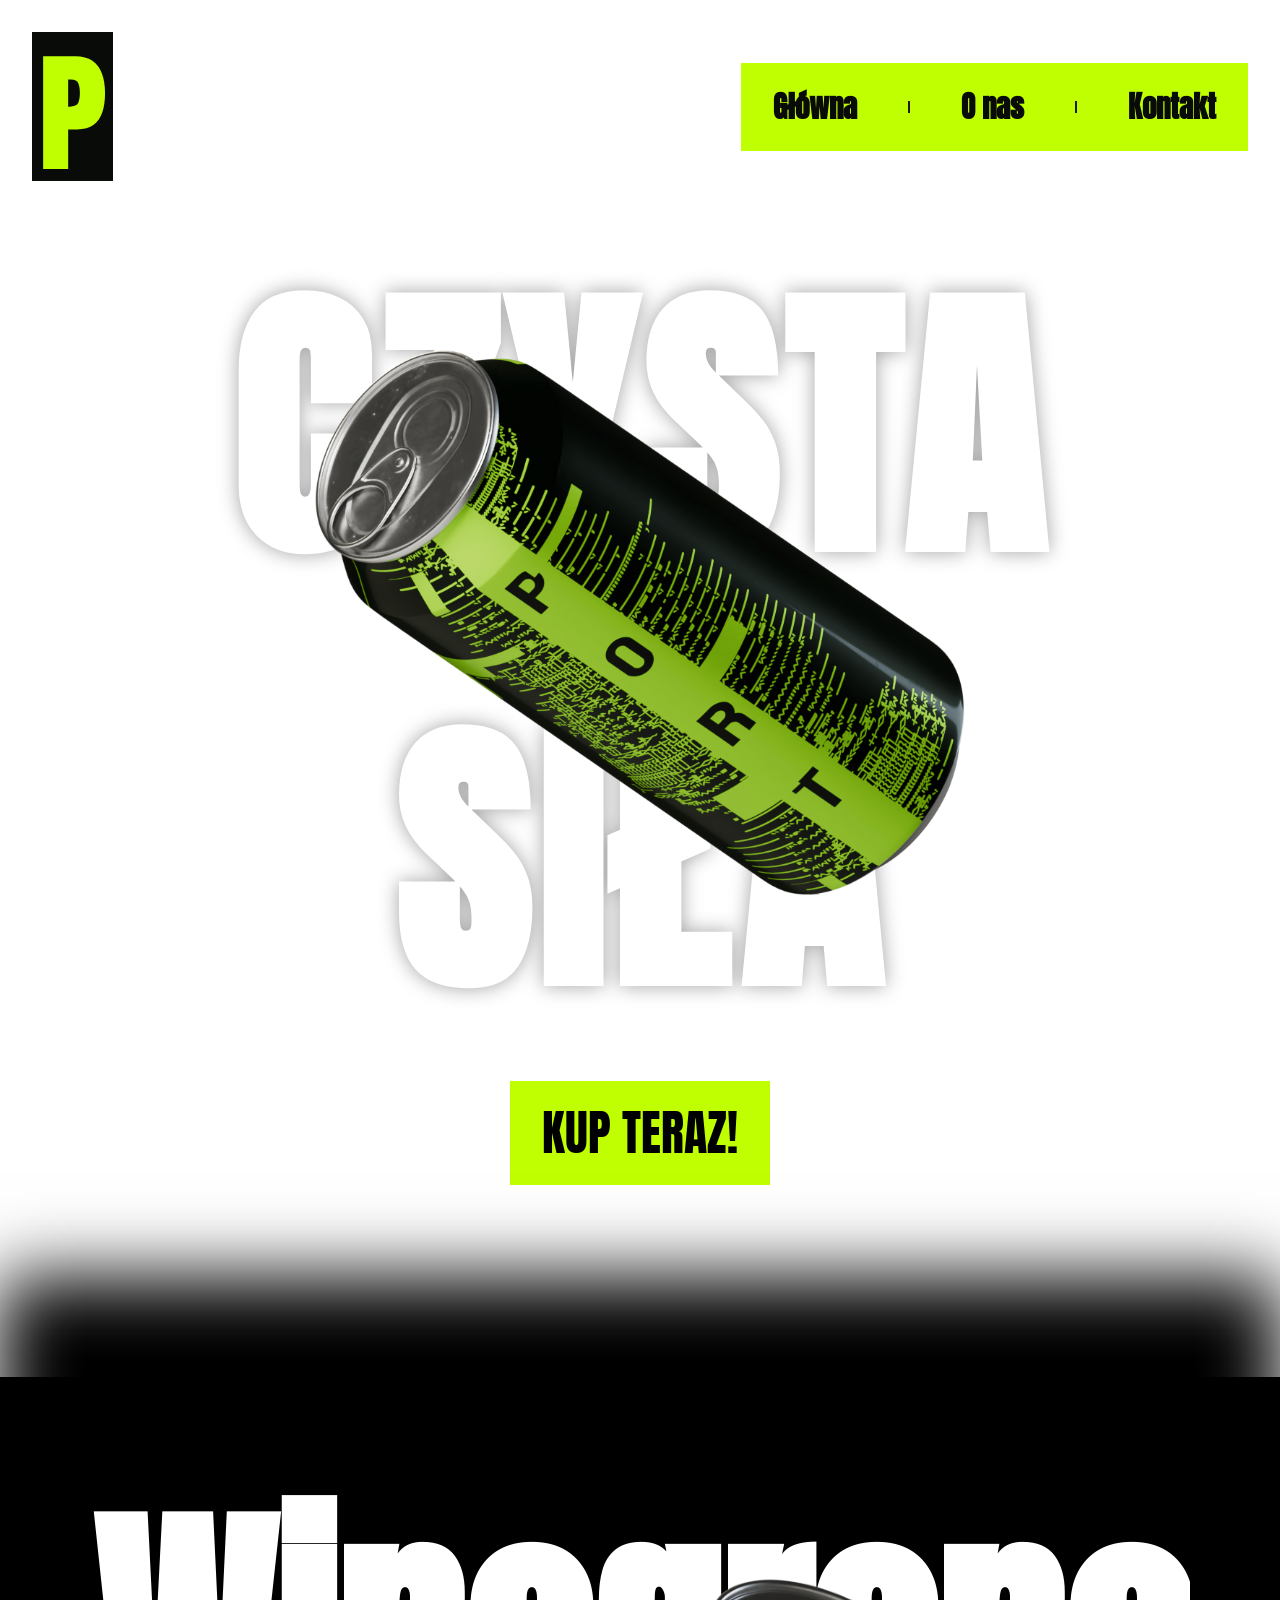
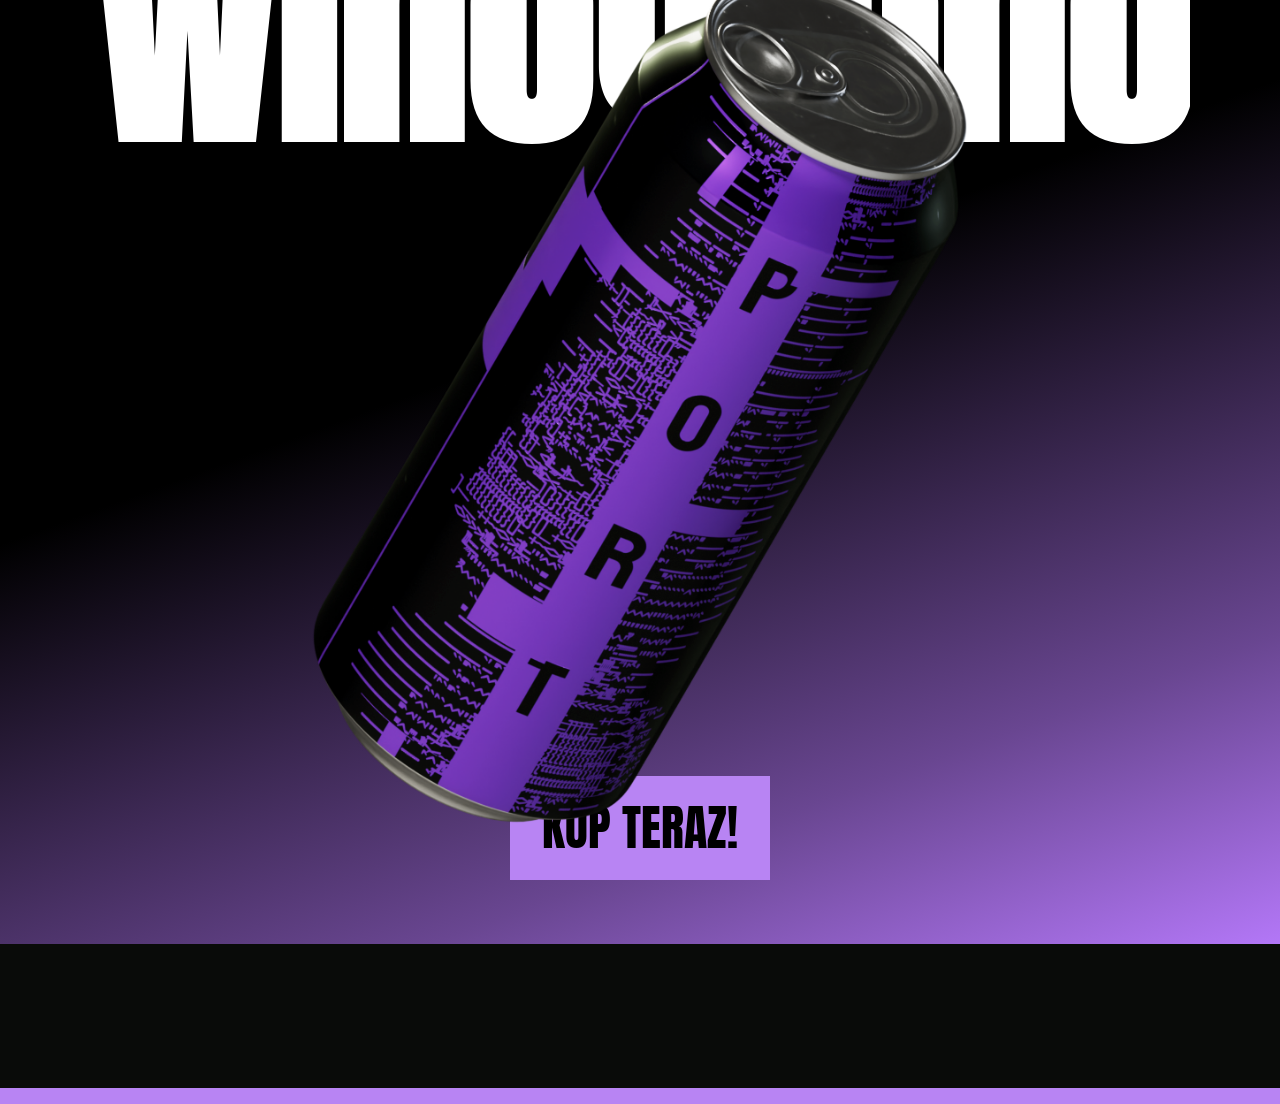
==== Website/index.html @ 6e26eb24 "Half done website(last added parallax on cans)" ====
<!DOCTYPE html>
<html lang="pl">
<head>
    <meta charset="UTF-8">
    <meta name="viewport" content="width=device-width, initial-scale=1.0">
    <title>Portentum</title>
    <link rel="stylesheet" href="styles/generalStyle.css">
    <link rel="stylesheet" href="styles/Index_style.css">
    <link rel="preconnect" href="https://fonts.googleapis.com">
    <link rel="preconnect" href="https://fonts.gstatic.com" crossorigin>
    <link href="https://fonts.googleapis.com/css2?family=Anton&family=Michroma&family=Work+Sans:ital,wght@0,100..900;1,100..900&display=swap" rel="stylesheet">
</head>
<body>
    <main>
        <section class="presentation-section">
            <header>
                <img src="Assets/Logo.svg" alt="">
                <button type="button" class="burger-menu">
                    <img src="Assets/burger-menu-svgrepo-com.svg" alt="" width="80" fill="white">
                </button>
                <nav>
                    <a href="index.html"><h2>Główna</h2></a>
                    <img src="Assets/check_indeterminate_small.svg" alt="" aria-hidden="true">
                    <a href="about_us.html"><h2>O nas</h2></a>
                    <img src="Assets/check_indeterminate_small.svg" alt="" aria-hidden="true">
                    <a href="contact_us.html"><h2>Kontakt</h2></a>
                </nav>
            </header>
            <div class="can-over-text">
                <h1 class="h-Green">CZYSTA<br>SIŁA</h1>
                <picture class="pic-can parralax">
                    <source srcset="Assets/can_green_vertical.png" media="(max-width: 700px)">
                    <img src="Assets/can_green.png" alt="Puszka energetyka" class="can">
                </picture>
            </div>
            <button type="button" class="buy-now">
                <p>KUP TERAZ!</p>
            </button>
            <video autoplay muted loop class="background-video">
                <source src="Assets/Background-animation/Background-Anim.mp4" type="video/mp4">
            </video>
        </section>
        <section class="banner-section">
            <svg class="side-halfcircle" xmlns="http://www.w3.org/2000/svg" >
                <defs>
                  <path id="textPath" d="M 0,-300 A 450,450 0 0,1 0,1000 Z" />
                </defs>
              
                <path class="halfcircle" d="M 0,-300 A 450,450 0 0,1 0,1000 Z"/>
              
                <text >
                  <textPath href="#textPath" color="white" startOffset="20%">RÓŻNE SMAKI</textPath>
                </text>
              </svg>
              <article class="banner-content">
                <h1 class="h-Purple">Winogrono</h1>
                <picture class="pic-can parralax">
                    <source media="(max-width: 700px)" srcset="Assets/can_purple_vertical.png">
                    <img src="Assets/can_purple.png" alt="Puszka energetyka" class=" can">
                </picture>
              </article>
              <button type="button" class="buy-now purple">
                <p>KUP TERAZ!</p>
            </button>
        </section>
    </main>
    <footer>
        
    </footer>


</body>
<script src="script.js"></script>
</html>
---- Website/styles/generalStyle.css ----
:root{
    --Primary-Onyx: #090B09;
    --Secondary-Purple: #B884F3;
    --Primary-Lime: #C0FF01;
    --h1: max(10vw + 10rem, 10rem);

}

h1,h2,h3,h4,p{
    margin: 0;
}

body{
    margin: 0;
    font-family: Anton;
    color: var(--Primary-Onyx);
}

header{
    height: auto;
    display: flex;
    width: 100%;
    align-items: center;
    justify-content: space-between;
    flex-shrink: 1;
}

header img{
    margin: 2rem;
}

a{
    text-decoration: none;
    color: inherit;
}

h1{
    font-size: var(--h1);
    color: white;
    text-align: center;
}

nav{
    display: flex;
    flex-direction: row;
    align-items: center;
    gap: 0.5rem;
    margin-left: auto;
    background-color: var(--Primary-Lime);
    padding: 0rem 2rem;
    margin: 2rem;
    
}

nav h2{
    font-size: 1.8rem;
}

.burger-menu {
    background-color: var(--Primary-Onyx);
    margin: 0;
    display: none;
}

.burger-menu img{
    filter: invert(1);
}

@media screen and (max-width: 700px) {
    .burger-menu {
        display: block;
    }

    header {
        z-index: 4;
        position: fixed;
        top: 0;
        left: 0;
        width: 100%;
        box-sizing: border-box;
        background-color: var(--Primary-Onyx);
    }

    header > img, 
    .burger-menu {
        position: relative;
        z-index: 5;
    }

    nav {
        z-index: 3;
        position: fixed;
        top: -50%; 
        width: 100%;
        margin: 0;
        flex-direction: column;
        background-color: var(--Primary-Onyx);
        color: white;
        padding: 120px 2rem 2rem 2rem; 
        box-sizing: border-box;
    }
    nav.open {
        top: 10%;
    }
    h1{
        font-size: calc(5em + 10vw) !important;
    }
}




button{
    font-family: Anton;
    width: max-content;
    border: none;
    transition: transform 0.2s ease, box-shadow 0.2s ease;
}

button:not(.burger-menu):hover {
    transform: translate(-6px, -6px);
    box-shadow: 6px 6px 0px white;
}

footer{
    background-color: var(--Primary-Onyx);
    height: 10rem;
    position: relative;
}

footer::after{
    content: "";
    position: absolute;
    bottom: 0;
    height: 1rem;
    width: 100%;
    background-color: var(--Secondary-Purple);
}
---- Website/styles/Index_style.css ----
.presentation-section{
    background: url("../Assets/Background-animation/Background-Anim.mp4") bottom;
    position: relative;
    background-size:  auto max(120%, 800px);
    min-height: 100vh;
    min-height: 100dvh;
    display: flex;
    align-items: center;
    flex-direction: column;
    padding: 0 0 12rem 0;
    overflow: hidden;
}

.background-video{
    position: absolute;
    min-height: 100%;
    overflow: hidden;
    z-index: -1;
}

.can-over-text{
    position: relative;
    display: flex;
    justify-content: center;
    align-items: center;
}

.h-Green{
    letter-spacing: min(.7rem,.7vw);
    text-shadow: 0 0 20px rgba(0, 0, 0, 0.365);
}

.pic-can{
    position: absolute;
}

.buy-now{
    font-size: 3rem;    
    padding: 1rem 2rem;
    background-color: var(--Primary-Lime);
}

.can{
    width: clamp(350px, 20vw + 25rem, 70vw);
}


@media screen and (width < 700px) {
    .pic-can{
        top: 40%;
    }
    .h-Green{
        margin: 20% 0 120% 0;
        line-height: 100%;
    }

    .h-Purple{
        margin: 0% 0 320% 0;
    }

    .presentation-section{
        padding: 12rem 0 12rem 0 !important;
    }
    .buy-now{
        margin: 100% 0 0 0rem;
    }
}


svg{
    height: 1200px;
    left: 0;
    position: absolute;
}

.banner-section {
    position: relative;
    min-height: 100vh;
    background: #000000;
    background: linear-gradient(160deg, rgb(0, 0, 0) 0%, rgb(0, 0, 0) 47%, rgba(105, 70, 145, 1) 81%, rgba(179, 119, 247, 1) 100%);
    display: flex;
    align-items: center;
    justify-content: center;
    flex-direction: column;
    box-shadow: 0px -100px 70px 0px black;
    padding: 5% 0;
}

.purple{
    background-color: var(--Secondary-Purple);
}

.side-halfcircle {
    position: absolute;
    top: 50%;
    left: -9rem;
    transform: translateY(-50%);
    font-size: 10em;
    overflow: visible;
    height: 60%;
    width: auto;
    z-index: 1;
}

.side-halfcircle text{
    fill: var(--Secondary-Purple);
}

.side-halfcircle path{
    filter: drop-shadow( 0px 0px 20px var(--Secondary-Purple));
}

.banner-content {
    z-index: 1;
    text-align: center;
    display: flex;
    margin-left: 30vw;
    justify-content: center;
    align-items: center;
    overflow: hidden;
}

.banner-content h1{
    margin-bottom: 80%;
    font-size: max(4vw + 10rem,8rem);
}

@media screen and (width < 1600px){
    .side-halfcircle{
        display: none;
    }
    .banner-content{
        margin: 0;
    }
    .banner-content h1{
        margin-bottom: 50%;
        font-size: 20vw;
    }

    .used-programs{
        flex-direction: column;
        width: max-content;
        padding: 4rem;
    }
}
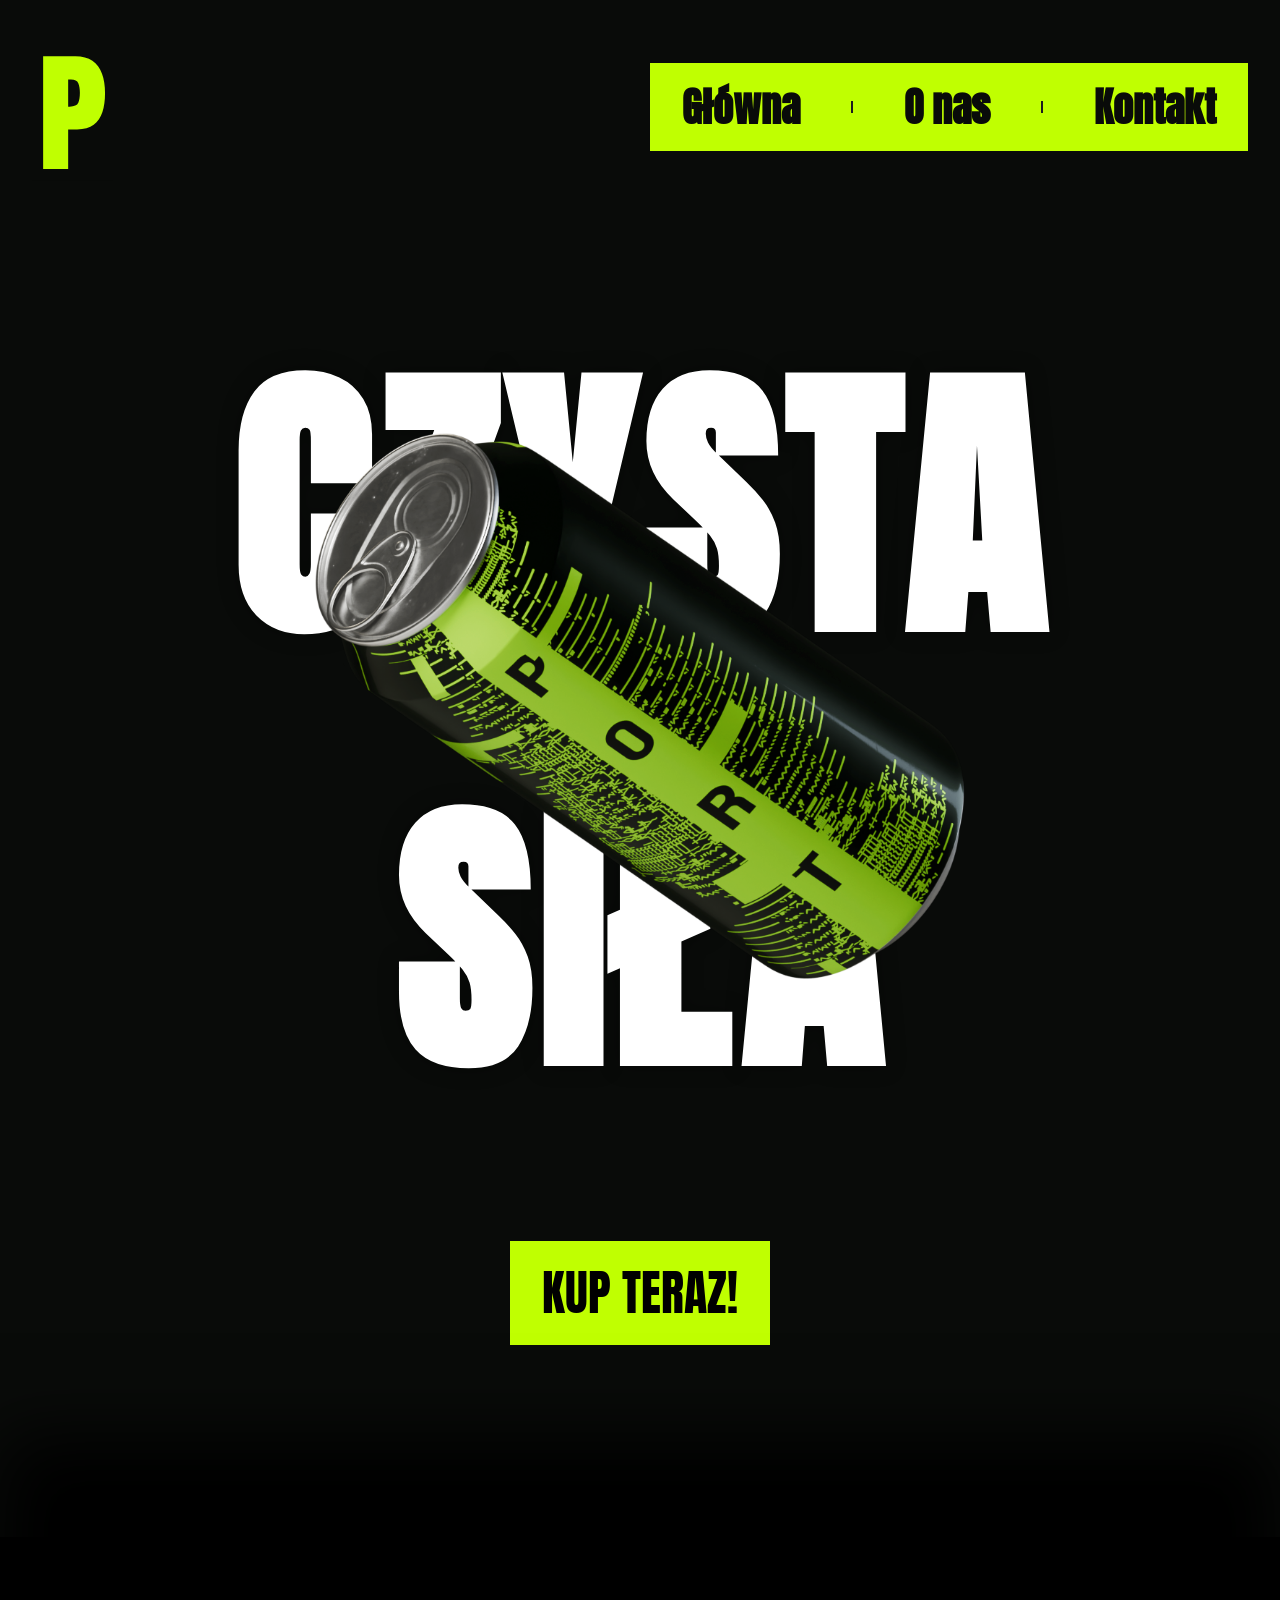
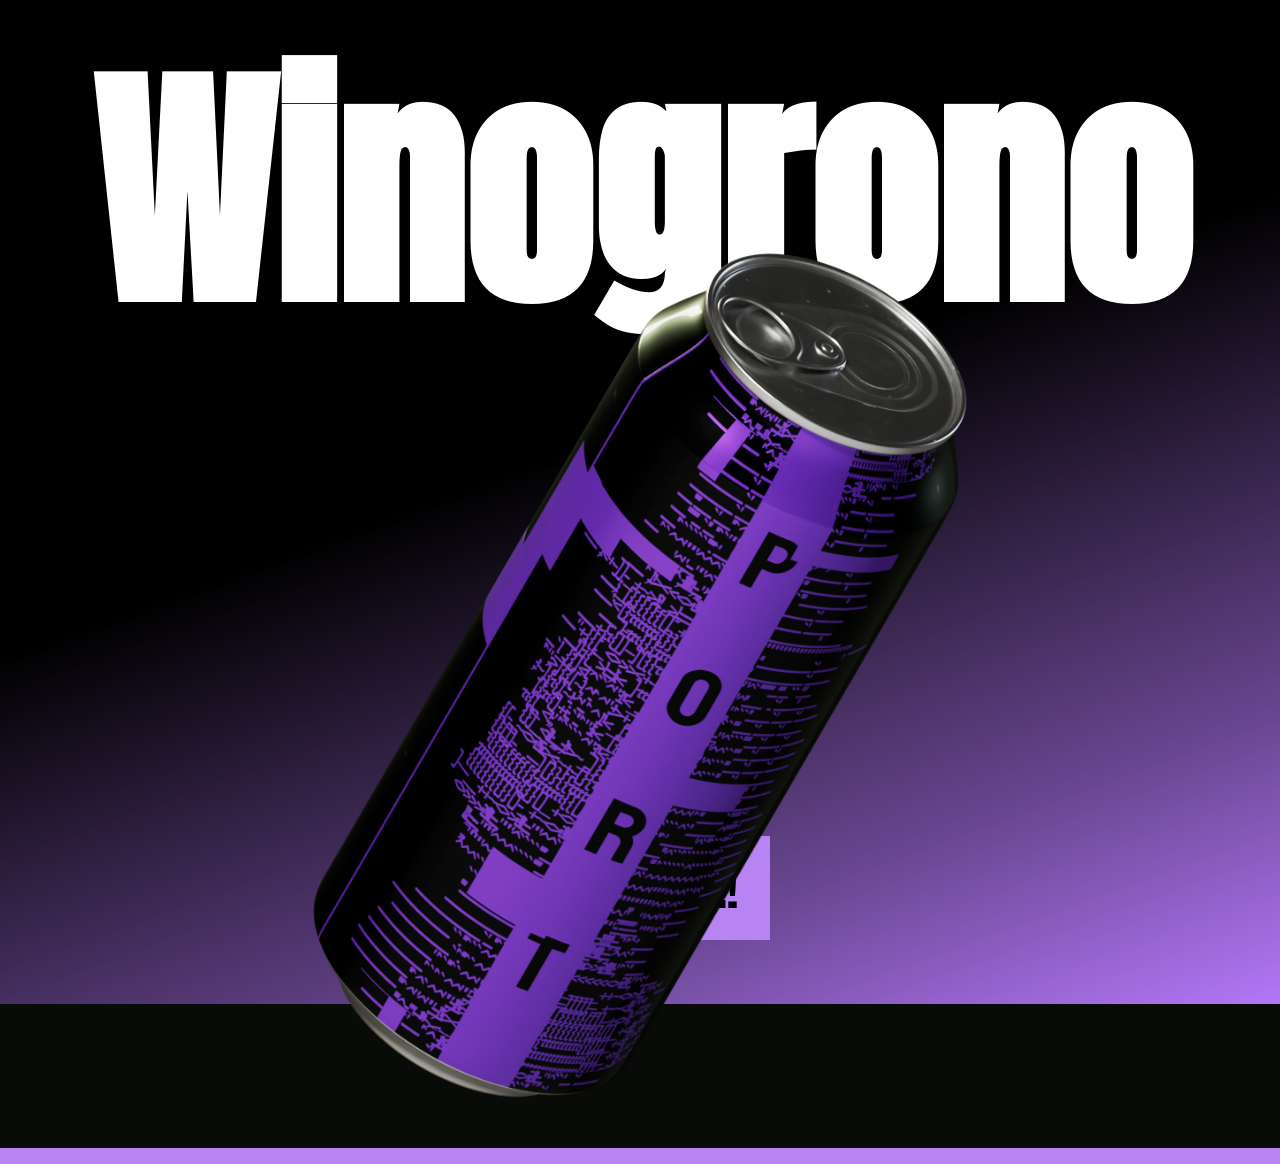
==== commit 391b870f: "ADDED: contact us subpage and visual features to it" ====
--- a/Website/index.html
+++ b/Website/index.html
@@ -53,7 +53,7 @@
                 </text>
               </svg>
               <article class="banner-content">
-                <h1 class="h-Purple">Winogrono</h1>
+                <h1 class="h-Taste">Winogrono</h1>
                 <picture class="pic-can parralax">
                     <source media="(max-width: 700px)" srcset="Assets/can_purple_vertical.png">
                     <img src="Assets/can_purple.png" alt="Puszka energetyka" class=" can">
--- a/Website/styles/generalStyle.css
+++ b/Website/styles/generalStyle.css
@@ -14,10 +14,11 @@
     margin: 0;
     font-family: Anton;
     color: var(--Primary-Onyx);
+    background-color: var(--Primary-Onyx);
 }
 
 header{
-    height: auto;
+    height: min-content;
     display: flex;
     width: 100%;
     align-items: center;
@@ -53,7 +54,7 @@
 }
 
 nav h2{
-    font-size: 1.8rem;
+    font-size: 2.5rem;
 }
 
 .burger-menu {
@@ -103,7 +104,7 @@
         top: 10%;
     }
     h1{
-        font-size: calc(5em + 10vw) !important;
+        font-size: calc(5em + 10vw);
     }
 }
 
@@ -114,7 +115,7 @@
     font-family: Anton;
     width: max-content;
     border: none;
-    transition: transform 0.2s ease, box-shadow 0.2s ease;
+    transition: 0.2s ease, box-shadow 0.2s ease;
 }
 
 button:not(.burger-menu):hover {
--- a/Website/styles/Index_style.css
+++ b/Website/styles/Index_style.css
@@ -2,8 +2,7 @@
     background: url("../Assets/Background-animation/Background-Anim.mp4") bottom;
     position: relative;
     background-size:  auto max(120%, 800px);
-    min-height: 100vh;
-    min-height: 100dvh;
+    min-height: max-content;
     display: flex;
     align-items: center;
     flex-direction: column;
@@ -16,6 +15,7 @@
     min-height: 100%;
     overflow: hidden;
     z-index: -1;
+    top:-10px;
 }
 
 .can-over-text{
@@ -23,6 +23,7 @@
     display: flex;
     justify-content: center;
     align-items: center;
+    padding: 5rem 0;
 }
 
 .h-Green{
@@ -54,15 +55,20 @@
         line-height: 100%;
     }
 
-    .h-Purple{
-        margin: 0% 0 320% 0;
+    .h-Taste{
+        
+        margin: 10% 0 60% 0 !important;
+        line-height: 100%;
     }
 
     .presentation-section{
         padding: 12rem 0 12rem 0 !important;
     }
     .buy-now{
-        margin: 100% 0 0 0rem;
+        margin: 100% 0 0 0;
+    }
+    .buy-now.purple{
+        margin: 130% 0 0 0;
     }
 }
 
@@ -117,12 +123,12 @@
     margin-left: 30vw;
     justify-content: center;
     align-items: center;
-    overflow: hidden;
+    position: relative;
 }
 
 .banner-content h1{
     margin-bottom: 80%;
-    font-size: max(4vw + 10rem,8rem);
+    font-size: max(4vw + 10rem,2rem + 10vw);
 }
 
 @media screen and (width < 1600px){
@@ -133,7 +139,7 @@
         margin: 0;
     }
     .banner-content h1{
-        margin-bottom: 50%;
+        margin-bottom: 50vh;
         font-size: 20vw;
     }
 
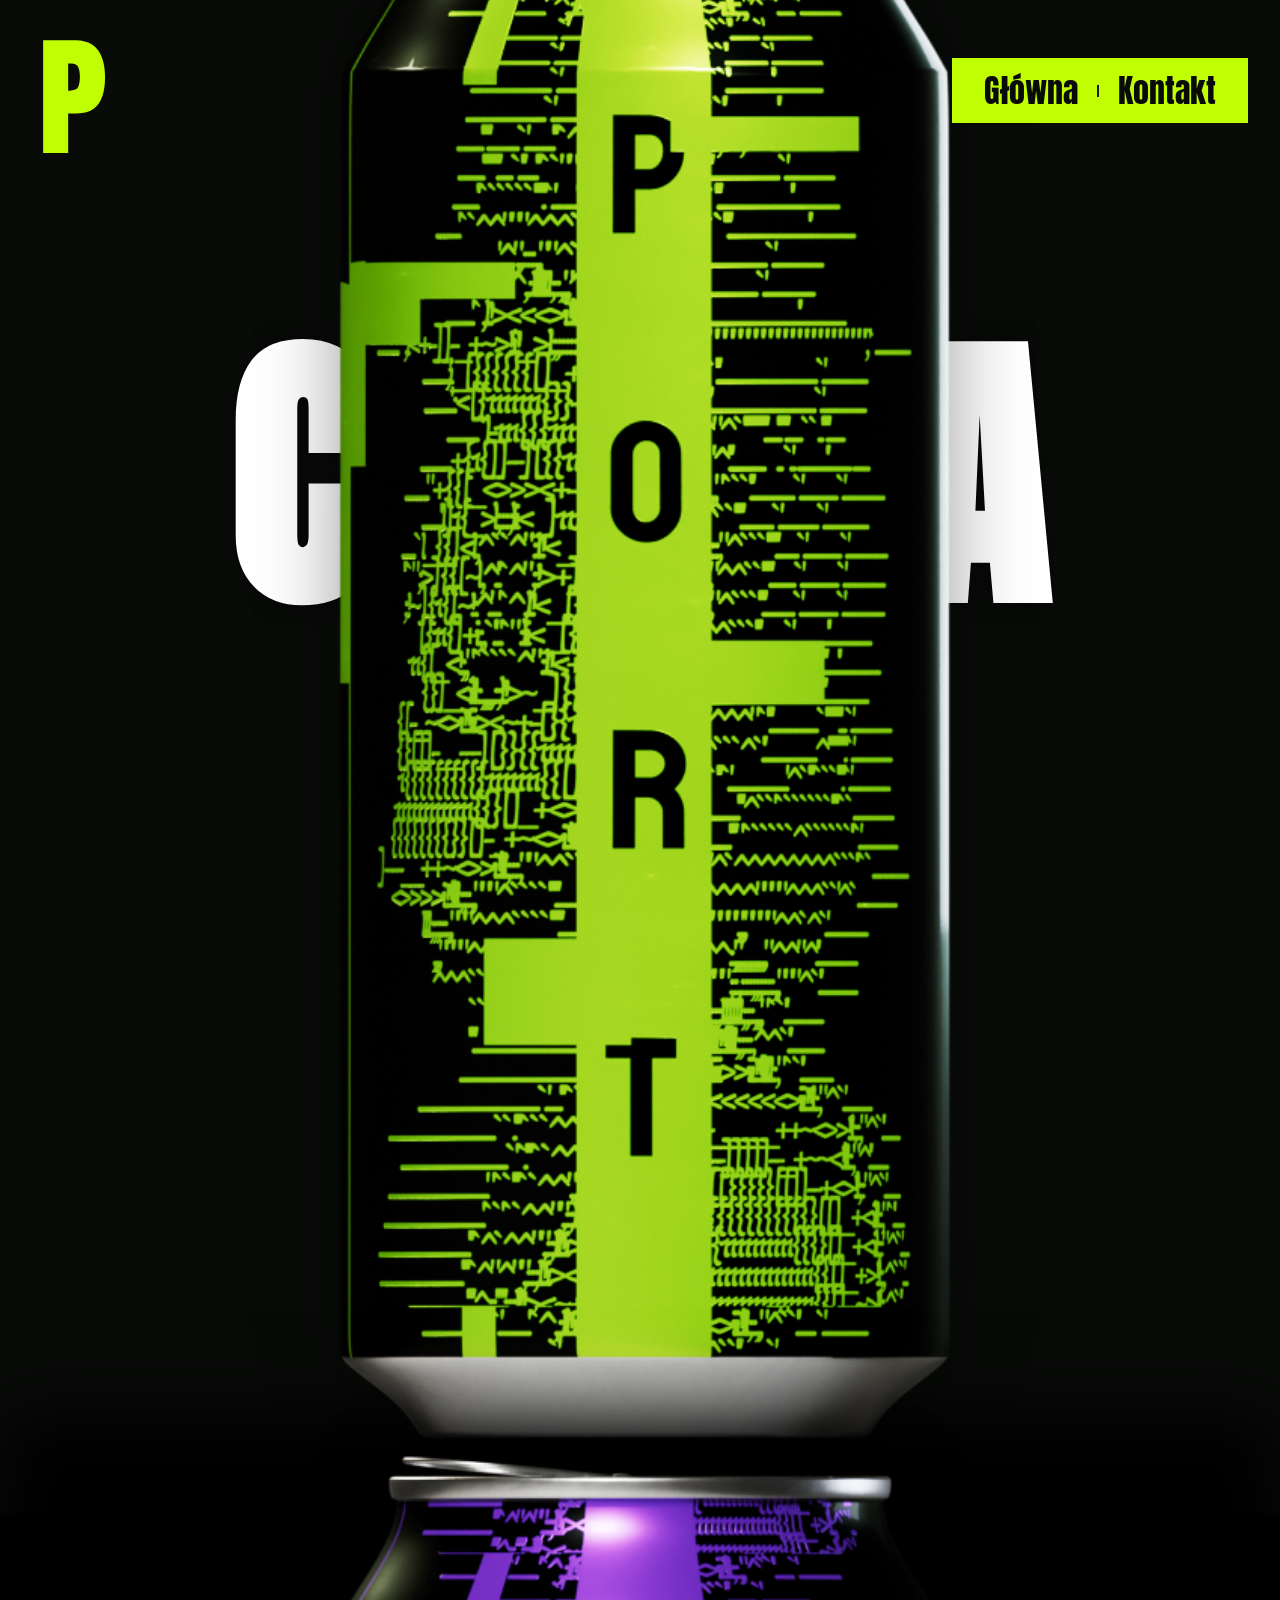
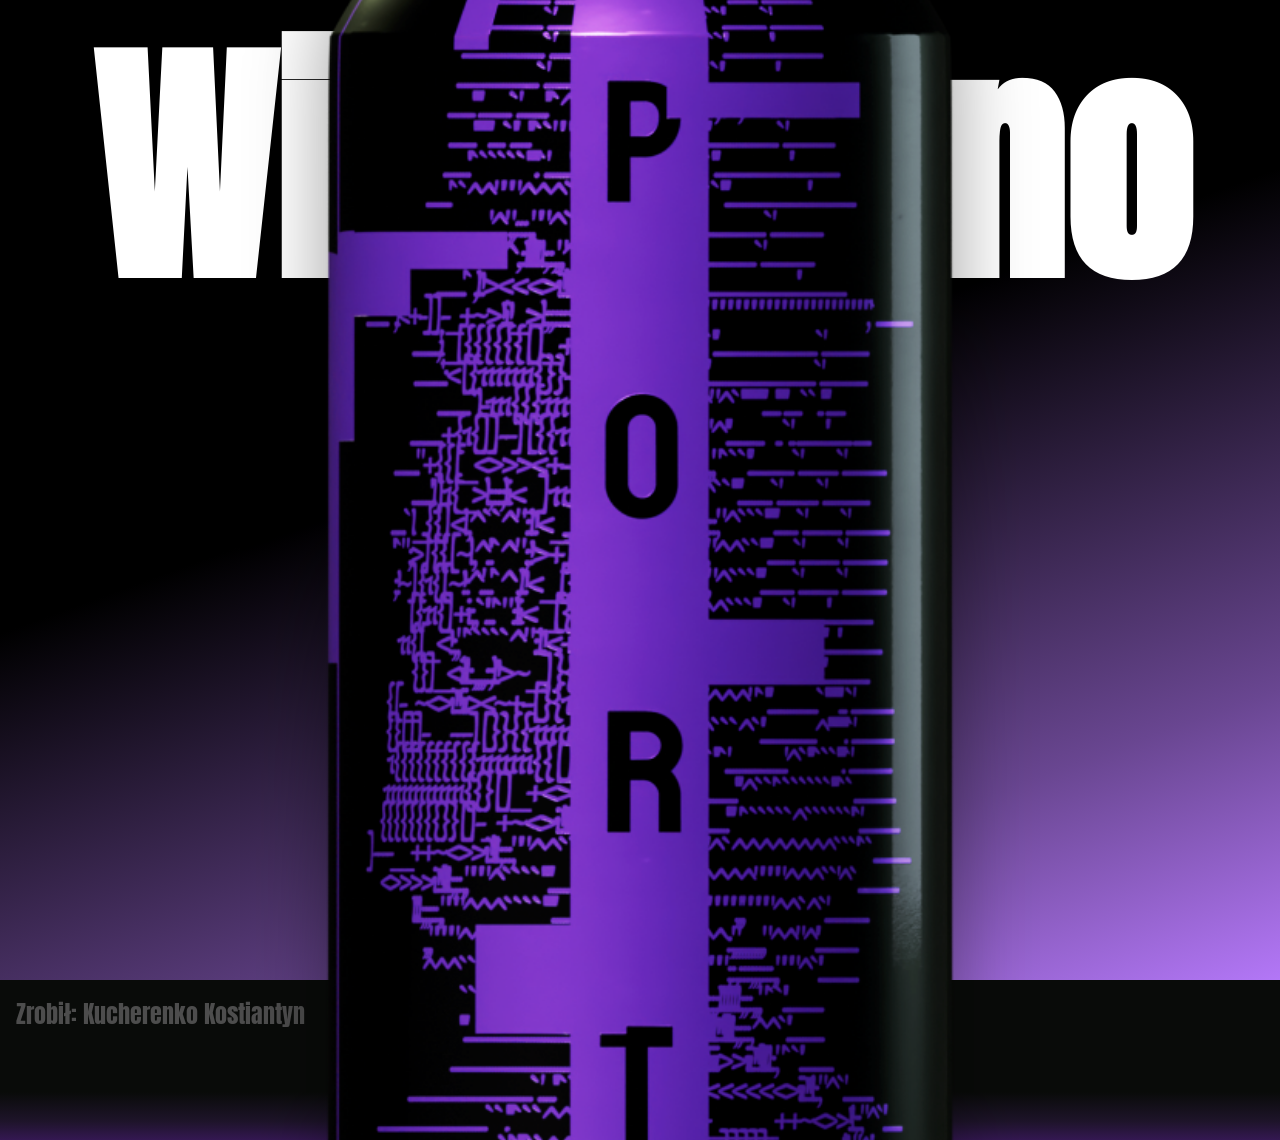
==== commit 38932c08: "polishing some styles" ====
--- a/Website/index.html
+++ b/Website/index.html
@@ -4,6 +4,7 @@
     <meta charset="UTF-8">
     <meta name="viewport" content="width=device-width, initial-scale=1.0">
     <title>Portentum</title>
+    <link rel="shortcut icon" href="./Assets/Logo.svg" type="image/x-icon">
     <link rel="stylesheet" href="styles/generalStyle.css">
     <link rel="stylesheet" href="styles/Index_style.css">
     <link rel="preconnect" href="https://fonts.googleapis.com">
@@ -20,8 +21,6 @@
                 </button>
                 <nav>
                     <a href="index.html"><h2>Główna</h2></a>
-                    <img src="Assets/check_indeterminate_small.svg" alt="" aria-hidden="true">
-                    <a href="about_us.html"><h2>O nas</h2></a>
                     <img src="Assets/check_indeterminate_small.svg" alt="" aria-hidden="true">
                     <a href="contact_us.html"><h2>Kontakt</h2></a>
                 </nav>
@@ -48,8 +47,8 @@
               
                 <path class="halfcircle" d="M 0,-300 A 450,450 0 0,1 0,1000 Z"/>
               
-                <text >
-                  <textPath href="#textPath" color="white" startOffset="20%">RÓŻNE SMAKI</textPath>
+                <text>
+                  <textPath href="#textPath" startOffset="20%">RÓŻNE SMAKI</textPath>
                 </text>
               </svg>
               <article class="banner-content">
@@ -65,7 +64,7 @@
         </section>
     </main>
     <footer>
-        
+        <p>Zrobił: Kucherenko Kostiantyn</p>
     </footer>
 
 
--- a/Website/styles/generalStyle.css
+++ b/Website/styles/generalStyle.css
@@ -2,9 +2,11 @@
     --Primary-Onyx: #090B09;
     --Secondary-Purple: #B884F3;
     --Primary-Lime: #C0FF01;
-    --h1: max(10vw + 10rem, 10rem);
+    --h1: clamp(4rem, 2.8rem + 19.2vw, 22rem)
 
 }
+
+
 
 h1,h2,h3,h4,p{
     margin: 0;
@@ -24,10 +26,12 @@
     align-items: center;
     justify-content: space-between;
     flex-shrink: 1;
+    z-index: 5;
 }
 
-header img{
-    margin: 2rem;
+header > img{
+    object-fit: fill;
+    margin: 1rem 2rem;
 }
 
 a{
@@ -36,7 +40,6 @@
 }
 
 h1{
-    font-size: var(--h1);
     color: white;
     text-align: center;
 }
@@ -48,13 +51,23 @@
     gap: 0.5rem;
     margin-left: auto;
     background-color: var(--Primary-Lime);
-    padding: 0rem 2rem;
+    padding: .5rem 2rem;
     margin: 2rem;
-    
 }
 
 nav h2{
-    font-size: 2.5rem;
+    font-size: 2rem;
+    font-weight: 100;
+    background: linear-gradient(black 0 0) 
+      bottom center/
+      var(--underline-width, 0%) 0.1em
+      no-repeat;
+    text-decoration: none;
+    transition: background-size 0.5s;
+}
+  
+nav h2:hover {
+    --underline-width: 100%;
 }
 
 .burger-menu {
@@ -70,41 +83,45 @@
 @media screen and (max-width: 700px) {
     .burger-menu {
         display: block;
+        position: relative;
+        z-index: 5;
     }
-
+    header > img{
+        height: 4rem;
+    }
     header {
         z-index: 4;
         position: fixed;
         top: 0;
         left: 0;
-        width: 100%;
+        right: 0;
         box-sizing: border-box;
         background-color: var(--Primary-Onyx);
     }
-
-    header > img, 
-    .burger-menu {
-        position: relative;
-        z-index: 5;
+    main{
+        padding-block-start: 20%;
     }
 
     nav {
-        z-index: 3;
+        z-index: 1;
         position: fixed;
-        top: -50%; 
+        top: -100%; 
         width: 100%;
         margin: 0;
         flex-direction: column;
         background-color: var(--Primary-Onyx);
         color: white;
-        padding: 120px 2rem 2rem 2rem; 
+        padding: 2rem 0; 
         box-sizing: border-box;
     }
+    nav img{
+        display: none;
+    }
     nav.open {
-        top: 10%;
+        top: 15%;
     }
     h1{
-        font-size: calc(5em + 10vw);
+        font-size: clamp(8rem, 6rem + 16vw, 16rem);
     }
 }
 
@@ -126,14 +143,20 @@
 footer{
     background-color: var(--Primary-Onyx);
     height: 10rem;
+    width: auto;
     position: relative;
+    padding: 1rem;
+    box-sizing: border-box;
+    color: rgb(77, 77, 77);
+    font-size: 1.5rem;
 }
 
 footer::after{
     content: "";
     position: absolute;
     bottom: 0;
-    height: 1rem;
-    width: 100%;
-    background-color: var(--Secondary-Purple);
+    left: 0;
+    right: 0;
+    height: 3rem;
+    background: linear-gradient(180deg, var(--Primary-Onyx) 0%, rgba(30, 20, 42, 1) 61%, rgba(52, 24, 82, 1) 100%);
 }
--- a/Website/styles/Index_style.css
+++ b/Website/styles/Index_style.css
@@ -27,6 +27,7 @@
 }
 
 .h-Green{
+    font-size: var(--h1);
     letter-spacing: min(.7rem,.7vw);
     text-shadow: 0 0 20px rgba(0, 0, 0, 0.365);
 }
@@ -42,7 +43,8 @@
 }
 
 .can{
-    width: clamp(350px, 20vw + 25rem, 70vw);
+    width: clamp(16rem, 11.6rem + 35.2vw, 60rem);
+    filter: drop-shadow(0 0 40px rgba(0, 0, 0, 0.388))
 }
 
 
@@ -51,18 +53,8 @@
         top: 40%;
     }
     .h-Green{
-        margin: 20% 0 120% 0;
+        margin-bottom: 50vh;
         line-height: 100%;
-    }
-
-    .h-Taste{
-        
-        margin: 10% 0 60% 0 !important;
-        line-height: 100%;
-    }
-
-    .presentation-section{
-        padding: 12rem 0 12rem 0 !important;
     }
     .buy-now{
         margin: 100% 0 0 0;
